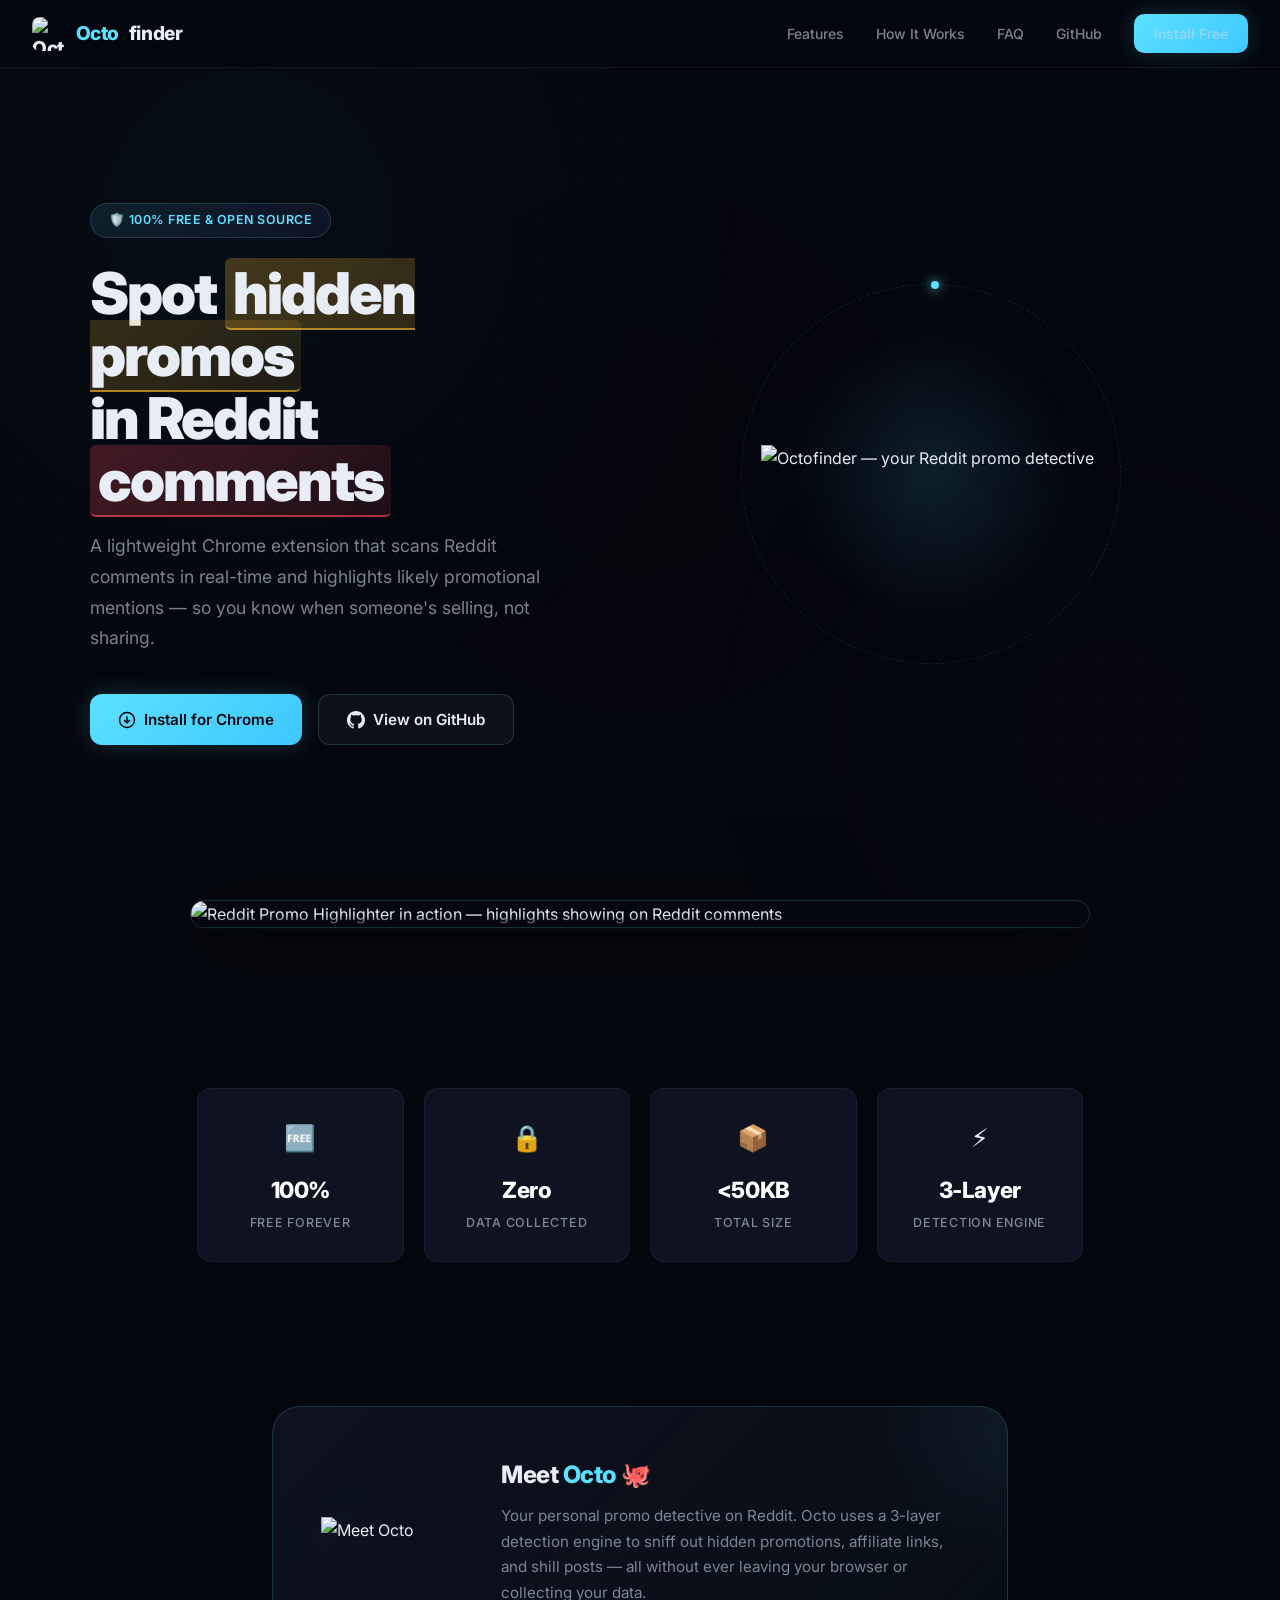
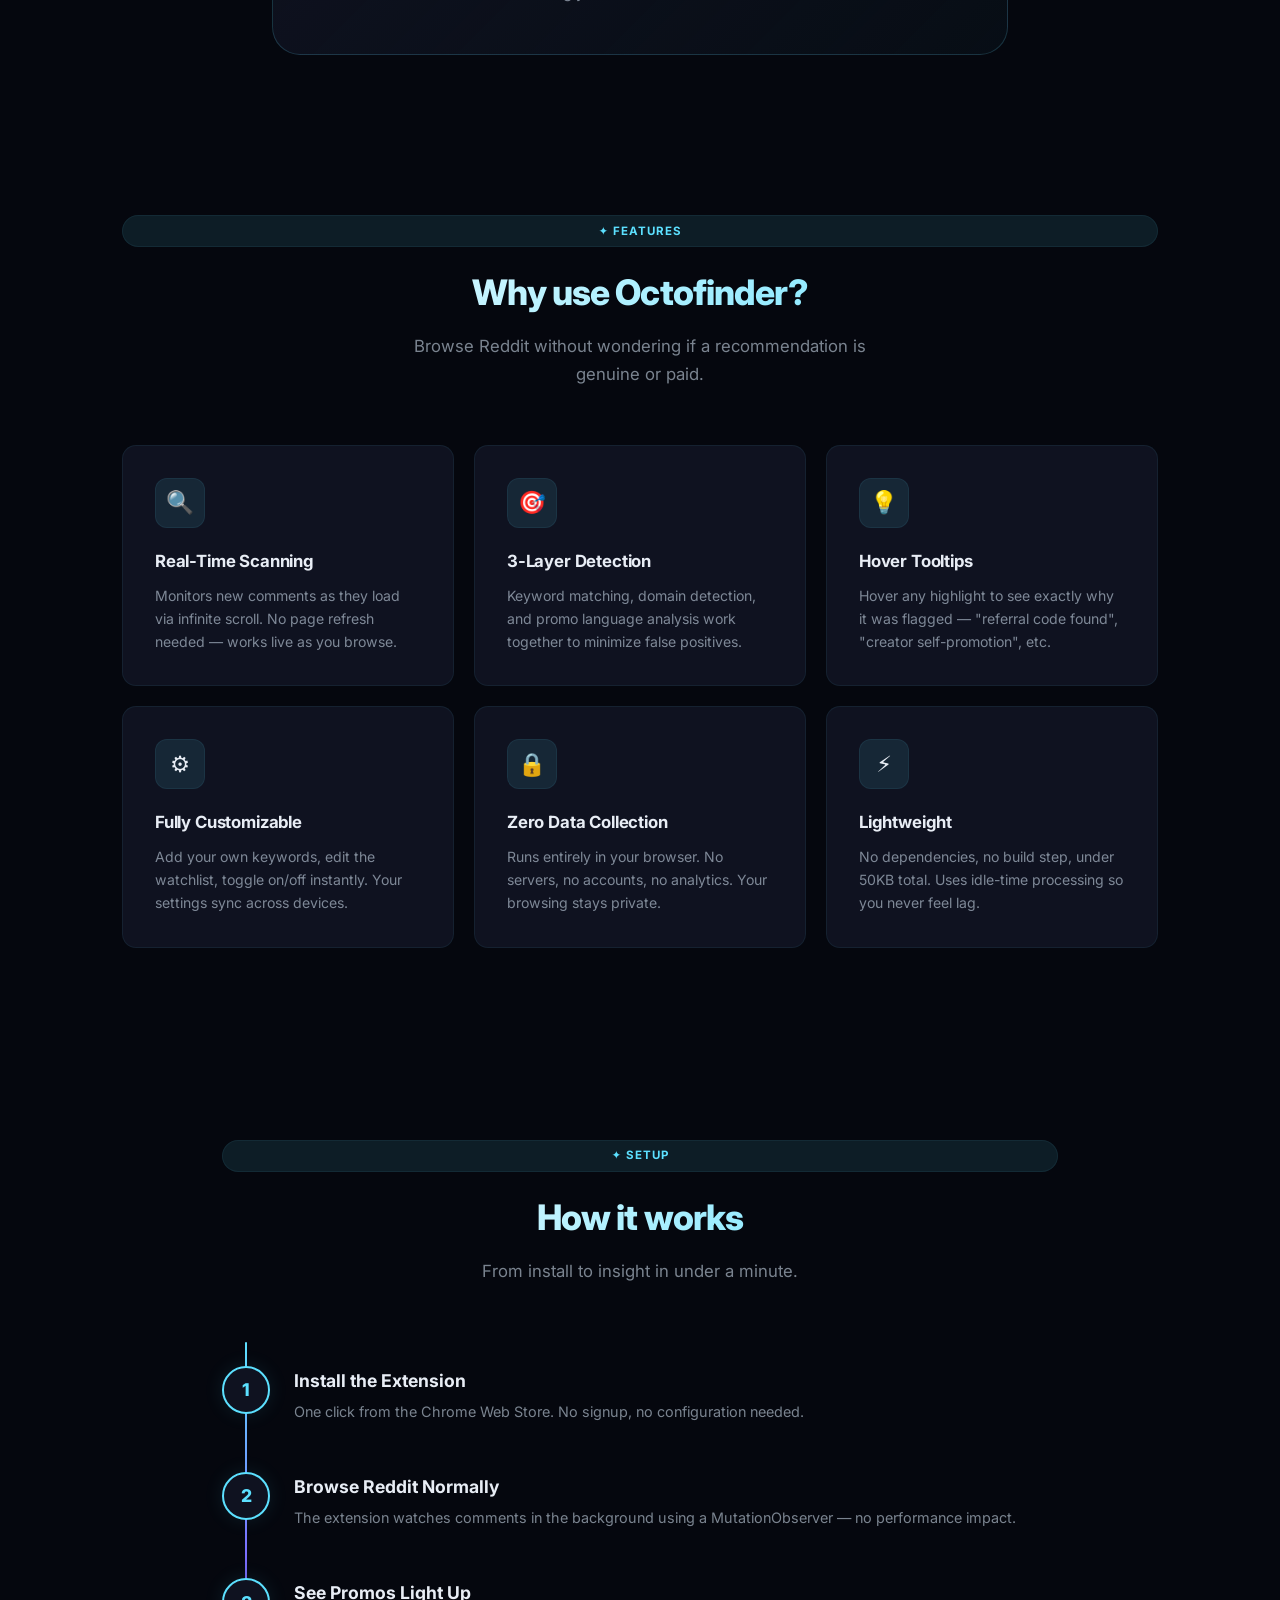
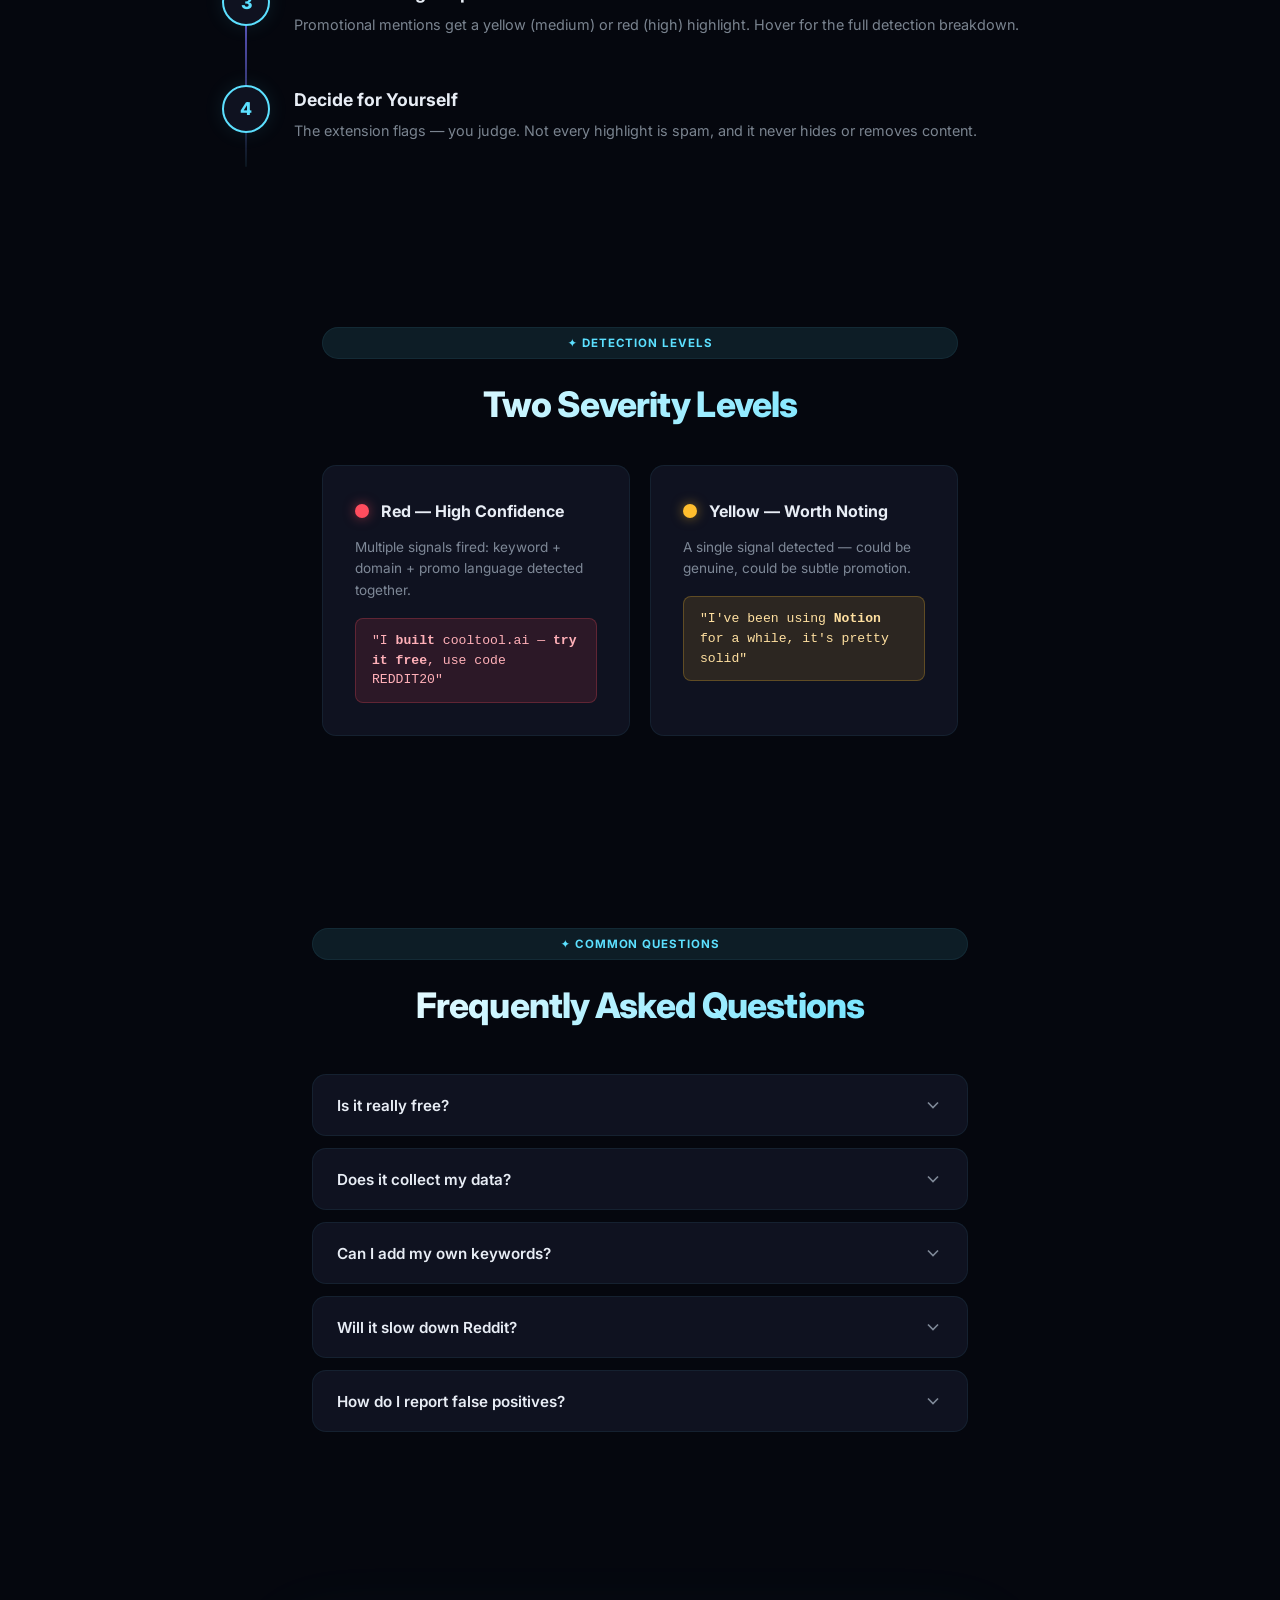
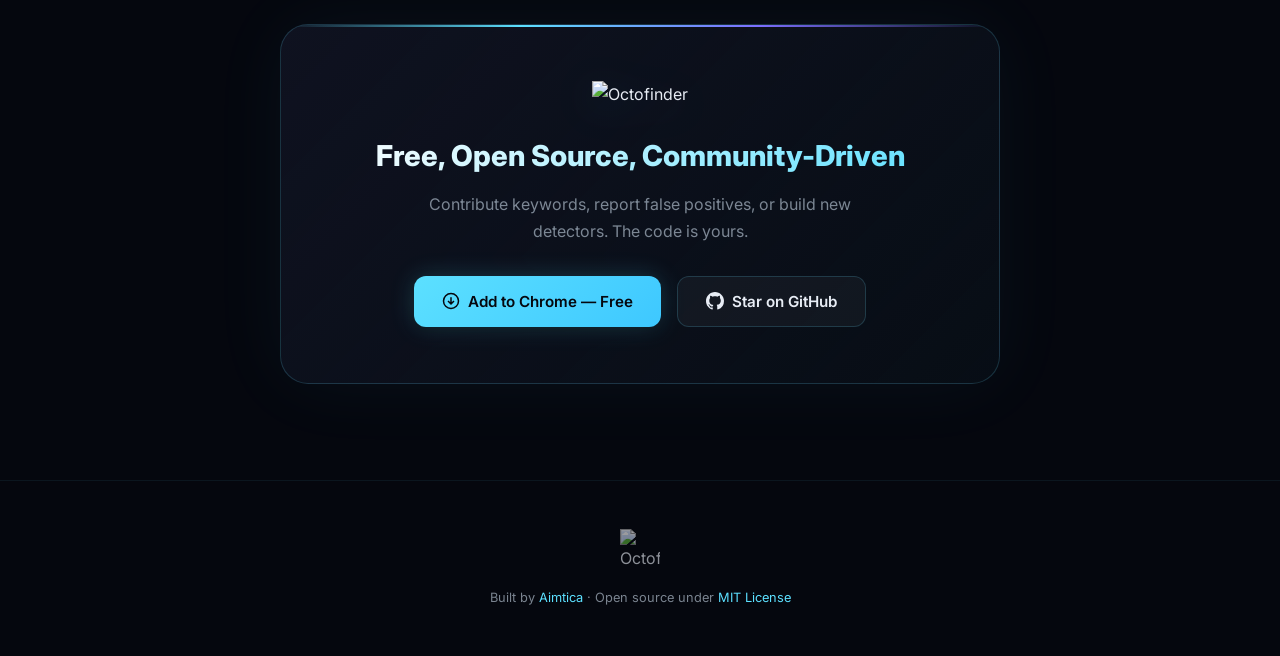
==== OneDrive/Documents/AG Test/reddit-promo-highlighter-site/index.html @ 54be705e "fix: update github repo URLs to nbrprakash-cloud/octofind" ====
<!DOCTYPE html>
<html lang="en">

<head>
    <meta charset="UTF-8">
    <meta name="viewport" content="width=device-width, initial-scale=1.0">
    <title>Octofinder — Spot Hidden Ads in Reddit Comments | Aimtica</title>
    <meta name="description"
        content="A free Chrome Extension that scans Reddit comments in real-time and highlights promotional tool mentions with severity-coded highlights and hover tooltips.">
    <meta name="keywords"
        content="reddit, promo highlighter, chrome extension, shill detector, promotional mentions, reddit tools, octofinder">
    <meta name="author" content="Aimtica">
    <link rel="canonical" href="https://aimtica.com/">
    <meta property="og:title" content="Octofinder — Spot Hidden Ads in Reddit Comments">
    <meta property="og:description"
        content="A free Chrome Extension that highlights promotional tool mentions on Reddit with severity scoring and tooltip explanations.">
    <meta property="og:type" content="website">
    <meta property="og:url" content="https://aimtica.com/">
    <link rel="preconnect" href="https://fonts.googleapis.com">
    <link rel="preconnect" href="https://fonts.gstatic.com" crossorigin>
    <link href="https://fonts.googleapis.com/css2?family=Inter:wght@300;400;500;600;700;800;900&display=swap"
        rel="stylesheet">
    <style>
        /* ══════════════════ RESET & TOKENS ══════════════════ */
        *,
        *::before,
        *::after {
            box-sizing: border-box;
            margin: 0;
            padding: 0;
        }

        :root {
            --bg-primary: #05070e;
            --bg-surface: #0a0d18;
            --bg-card: #0f1220;
            --bg-card-hover: #141828;
            --border-dim: rgba(100, 220, 255, 0.07);
            --border-lit: rgba(100, 220, 255, 0.18);
            --border-glow: rgba(100, 220, 255, 0.35);
            --text-primary: #e8edf5;
            --text-muted: rgba(200, 215, 230, 0.6);
            --text-bright: #ffffff;
            --accent: #5ce0ff;
            --accent-secondary: #7b6eff;
            --accent-dim: rgba(92, 224, 255, 0.1);
            --accent-glow: rgba(92, 224, 255, 0.15);
            --red: #ff4d5e;
            --red-dim: rgba(255, 77, 94, 0.12);
            --yellow: #ffbe2e;
            --yellow-dim: rgba(255, 190, 46, 0.12);
            --green: #3ddc84;
            --font: 'Inter', system-ui, -apple-system, sans-serif;
            --radius-sm: 8px;
            --radius-md: 14px;
            --radius-lg: 20px;
            --radius-xl: 28px;
        }

        html {
            scroll-behavior: smooth;
            -webkit-font-smoothing: antialiased;
        }

        body {
            font-family: var(--font);
            background: var(--bg-primary);
            color: var(--text-primary);
            line-height: 1.65;
            overflow-x: hidden;
        }

        a {
            color: var(--accent);
            text-decoration: none;
        }

        a:hover {
            text-decoration: underline;
        }

        /* ══════════════════ ANIMATED BACKGROUND ══════════════════ */
        .bg-glow {
            position: fixed;
            inset: 0;
            z-index: -1;
            pointer-events: none;
            overflow: hidden;
        }

        .bg-glow::before,
        .bg-glow::after {
            content: '';
            position: absolute;
            border-radius: 50%;
            filter: blur(160px);
            opacity: 0.22;
            animation: float 22s ease-in-out infinite alternate;
        }

        .bg-glow::before {
            width: 700px;
            height: 700px;
            background: radial-gradient(circle, rgba(92, 224, 255, 0.4), transparent 70%);
            top: -15%;
            left: -8%;
        }

        .bg-glow::after {
            width: 550px;
            height: 550px;
            background: radial-gradient(circle, rgba(123, 110, 255, 0.3), transparent 70%);
            bottom: -12%;
            right: -8%;
            animation-delay: -11s;
        }

        /* Third ambient glow */
        .bg-glow-extra {
            position: fixed;
            width: 400px;
            height: 400px;
            border-radius: 50%;
            filter: blur(140px);
            opacity: 0.15;
            background: radial-gradient(circle, rgba(255, 77, 94, 0.35), transparent 70%);
            top: 50%;
            left: 50%;
            transform: translate(-50%, -50%);
            z-index: -1;
            pointer-events: none;
            animation: float 28s ease-in-out infinite alternate-reverse;
        }

        @keyframes float {
            0% {
                transform: translate(0, 0) scale(1);
            }

            100% {
                transform: translate(50px, 35px) scale(1.12);
            }
        }

        /* ══════════════════ DOT GRID OVERLAY ══════════════════ */
        .dot-grid {
            position: fixed;
            inset: 0;
            z-index: -1;
            pointer-events: none;
            background-image: radial-gradient(circle, rgba(92, 224, 255, 0.04) 1px, transparent 1px);
            background-size: 40px 40px;
        }

        /* ══════════════════ NAV ══════════════════ */
        nav {
            position: fixed;
            top: 0;
            left: 0;
            right: 0;
            z-index: 100;
            background: rgba(5, 7, 14, 0.72);
            backdrop-filter: blur(20px) saturate(1.4);
            -webkit-backdrop-filter: blur(20px) saturate(1.4);
            border-bottom: 1px solid var(--border-dim);
            padding: 0 2rem;
            height: 68px;
            display: flex;
            align-items: center;
            justify-content: space-between;
        }

        .nav-logo {
            display: flex;
            align-items: center;
            gap: 0.6rem;
            font-weight: 800;
            font-size: 1.2rem;
            letter-spacing: -0.02em;
            color: var(--text-primary);
        }

        .nav-logo img {
            width: 34px;
            height: 34px;
            border-radius: 8px;
            object-fit: contain;
        }

        .nav-logo span {
            color: var(--accent);
        }

        .nav-links {
            display: flex;
            gap: 2rem;
            align-items: center;
        }

        .nav-links a {
            font-size: 0.875rem;
            font-weight: 500;
            color: var(--text-muted);
            transition: color 0.25s;
        }

        .nav-links a:hover {
            color: var(--text-primary);
            text-decoration: none;
        }

        /* Mobile hamburger */
        .nav-toggle {
            display: none;
            flex-direction: column;
            gap: 5px;
            cursor: pointer;
            background: none;
            border: none;
            padding: 4px;
        }

        .nav-toggle span {
            width: 22px;
            height: 2px;
            background: var(--text-primary);
            border-radius: 2px;
            transition: all 0.3s;
        }

        /* ══════════════════ BUTTONS ══════════════════ */
        .btn {
            display: inline-flex;
            align-items: center;
            gap: 0.5rem;
            padding: 0.75rem 1.75rem;
            border-radius: 12px;
            font-family: var(--font);
            font-weight: 600;
            font-size: 0.95rem;
            border: none;
            cursor: pointer;
            transition: all 0.3s cubic-bezier(0.25, 0.46, 0.45, 0.94);
            position: relative;
        }

        .btn-primary {
            background: linear-gradient(135deg, var(--accent), #3ec8ff);
            color: #05070e;
            box-shadow: 0 0 24px rgba(92, 224, 255, 0.2), 0 4px 12px rgba(0, 0, 0, 0.3);
        }

        .btn-primary:hover {
            transform: translateY(-3px);
            box-shadow: 0 0 48px rgba(92, 224, 255, 0.35), 0 8px 24px rgba(0, 0, 0, 0.4);
            text-decoration: none;
        }

        .btn-ghost {
            background: rgba(255, 255, 255, 0.04);
            color: var(--text-primary);
            border: 1px solid var(--border-lit);
        }

        .btn-ghost:hover {
            background: var(--accent-dim);
            border-color: var(--border-glow);
            transform: translateY(-3px);
            text-decoration: none;
        }

        .btn-sm {
            padding: 0.5rem 1.25rem;
            font-size: 0.85rem;
            border-radius: 10px;
        }

        /* ══════════════════ HERO ══════════════════ */
        .hero {
            min-height: 100vh;
            display: flex;
            align-items: center;
            justify-content: center;
            padding: 7rem 2rem 4rem;
        }

        .hero-inner {
            max-width: 1100px;
            width: 100%;
            display: grid;
            grid-template-columns: 1fr 1fr;
            gap: 4rem;
            align-items: center;
        }

        .hero-text {
            text-align: left;
        }

        .badge {
            display: inline-flex;
            align-items: center;
            gap: 0.5rem;
            padding: 0.4rem 1.1rem;
            border-radius: 100px;
            background: linear-gradient(135deg, var(--accent-dim), rgba(123, 110, 255, 0.08));
            border: 1px solid var(--border-lit);
            font-size: 0.78rem;
            font-weight: 600;
            color: var(--accent);
            margin-bottom: 1.5rem;
            letter-spacing: 0.04em;
            text-transform: uppercase;
        }

        .hero h1 {
            font-size: clamp(2.4rem, 5vw, 3.6rem);
            font-weight: 900;
            line-height: 1.08;
            letter-spacing: -0.035em;
            margin-bottom: 1.25rem;
        }

        .hero h1 .highlight-yellow {
            background: linear-gradient(135deg, rgba(255, 190, 46, 0.25), rgba(255, 190, 46, 0.1));
            padding: 0 8px;
            border-radius: 6px;
            border-bottom: 2px solid rgba(255, 190, 46, 0.6);
        }

        .hero h1 .highlight-red {
            background: linear-gradient(135deg, rgba(255, 77, 94, 0.25), rgba(255, 77, 94, 0.1));
            padding: 0 8px;
            border-radius: 6px;
            border-bottom: 2px solid rgba(255, 77, 94, 0.6);
        }

        .hero p {
            font-size: 1.1rem;
            color: var(--text-muted);
            max-width: 480px;
            margin-bottom: 2.5rem;
            line-height: 1.75;
        }

        .hero-buttons {
            display: flex;
            gap: 1rem;
            flex-wrap: wrap;
        }

        /* Mascot in hero */
        .hero-mascot {
            display: flex;
            align-items: center;
            justify-content: center;
            position: relative;
        }

        .hero-mascot img {
            width: 340px;
            height: auto;
            animation: mascotFloat 4s ease-in-out infinite;
            filter: drop-shadow(0 20px 60px rgba(92, 224, 255, 0.2));
            position: relative;
            z-index: 2;
        }

        .mascot-glow {
            position: absolute;
            width: 320px;
            height: 320px;
            border-radius: 50%;
            background: radial-gradient(circle, rgba(92, 224, 255, 0.12), transparent 65%);
            animation: pulseGlow 4s ease-in-out infinite;
            z-index: 1;
        }

        .mascot-ring {
            position: absolute;
            width: 380px;
            height: 380px;
            border-radius: 50%;
            border: 1px dashed rgba(92, 224, 255, 0.12);
            animation: spinRing 30s linear infinite;
            z-index: 0;
        }

        .mascot-ring::before {
            content: '';
            position: absolute;
            top: -4px;
            left: 50%;
            width: 8px;
            height: 8px;
            border-radius: 50%;
            background: var(--accent);
            box-shadow: 0 0 12px var(--accent);
        }

        @keyframes mascotFloat {

            0%,
            100% {
                transform: translateY(0);
            }

            50% {
                transform: translateY(-16px);
            }
        }

        @keyframes pulseGlow {

            0%,
            100% {
                opacity: 0.5;
                transform: scale(1);
            }

            50% {
                opacity: 1;
                transform: scale(1.1);
            }
        }

        @keyframes spinRing {
            from {
                transform: rotate(0deg);
            }

            to {
                transform: rotate(360deg);
            }
        }

        /* ══════════════════ DEMO IMAGE ══════════════════ */
        .demo-section {
            padding: 0 2rem 7rem;
            display: flex;
            justify-content: center;
        }

        .demo-frame {
            max-width: 900px;
            width: 100%;
            border-radius: 18px;
            border: 1px solid var(--border-lit);
            overflow: hidden;
            box-shadow: 0 12px 80px rgba(0, 0, 0, 0.55), 0 0 0 1px rgba(92, 224, 255, 0.04);
            position: relative;
        }

        .demo-frame img {
            width: 100%;
            display: block;
        }

        .demo-frame::before {
            content: '';
            position: absolute;
            inset: 0;
            background: linear-gradient(180deg, transparent 55%, var(--bg-primary));
            pointer-events: none;
            z-index: 1;
        }

        /* ══════════════════ STATS BANNER ══════════════════ */
        .stats-banner {
            padding: 3rem 2rem;
            max-width: 950px;
            margin: 0 auto 2rem;
        }

        .stats-grid {
            display: grid;
            grid-template-columns: repeat(4, 1fr);
            gap: 1.25rem;
        }

        .stat-item {
            text-align: center;
            padding: 1.75rem 1rem;
            background: var(--bg-card);
            border: 1px solid var(--border-dim);
            border-radius: var(--radius-md);
            transition: border-color 0.3s, transform 0.3s;
        }

        .stat-item:hover {
            border-color: var(--border-lit);
            transform: translateY(-2px);
        }

        .stat-icon {
            font-size: 1.6rem;
            margin-bottom: 0.75rem;
        }

        .stat-value {
            font-size: 1.4rem;
            font-weight: 800;
            color: var(--text-bright);
            letter-spacing: -0.02em;
        }

        .stat-label {
            font-size: 0.78rem;
            color: var(--text-muted);
            margin-top: 0.25rem;
            font-weight: 500;
            text-transform: uppercase;
            letter-spacing: 0.06em;
        }

        /* ══════════════════ FEATURES ══════════════════ */
        .features {
            padding: 6rem 2rem;
            max-width: 1100px;
            margin: 0 auto;
        }

        .section-label {
            display: inline-flex;
            align-items: center;
            gap: 0.5rem;
            padding: 0.35rem 1rem;
            border-radius: 100px;
            background: var(--accent-dim);
            border: 1px solid var(--border-dim);
            font-size: 0.72rem;
            font-weight: 700;
            color: var(--accent);
            text-transform: uppercase;
            letter-spacing: 0.08em;
            margin-bottom: 1rem;
        }

        .features h2,
        .how-it-works h2,
        .severity h2,
        .faq h2 {
            text-align: center;
            font-size: 2.2rem;
            font-weight: 800;
            letter-spacing: -0.025em;
            margin-bottom: 0.75rem;
            background: linear-gradient(135deg, var(--text-bright), var(--accent));
            -webkit-background-clip: text;
            -webkit-text-fill-color: transparent;
            background-clip: text;
        }

        .features .subtitle,
        .how-it-works .subtitle {
            text-align: center;
            color: var(--text-muted);
            font-size: 1.05rem;
            max-width: 520px;
            margin: 0 auto 3.5rem;
        }

        .features .section-label,
        .how-it-works .section-label,
        .severity .section-label,
        .faq .section-label {
            display: block;
            text-align: center;
        }

        .feature-grid {
            display: grid;
            grid-template-columns: repeat(auto-fit, minmax(310px, 1fr));
            gap: 1.25rem;
        }

        .feature-card {
            background: var(--bg-card);
            border: 1px solid var(--border-dim);
            border-radius: var(--radius-md);
            padding: 2rem;
            transition: all 0.35s cubic-bezier(0.25, 0.46, 0.45, 0.94);
            position: relative;
            overflow: hidden;
        }

        .feature-card::before {
            content: '';
            position: absolute;
            top: 0;
            left: 0;
            right: 0;
            height: 2px;
            background: linear-gradient(90deg, transparent, var(--accent), transparent);
            opacity: 0;
            transition: opacity 0.35s;
        }

        .feature-card:hover {
            border-color: var(--border-lit);
            transform: translateY(-5px);
            box-shadow: 0 12px 40px rgba(0, 0, 0, 0.35), 0 0 30px rgba(92, 224, 255, 0.04);
            background: var(--bg-card-hover);
        }

        .feature-card:hover::before {
            opacity: 1;
        }

        .feature-icon {
            width: 50px;
            height: 50px;
            border-radius: 12px;
            display: flex;
            align-items: center;
            justify-content: center;
            font-size: 1.4rem;
            margin-bottom: 1.25rem;
            background: var(--accent-dim);
            border: 1px solid var(--border-dim);
        }

        .feature-card h3 {
            font-size: 1.05rem;
            font-weight: 700;
            margin-bottom: 0.5rem;
            letter-spacing: -0.01em;
        }

        .feature-card p {
            color: var(--text-muted);
            font-size: 0.88rem;
            line-height: 1.65;
        }

        /* ══════════════════ MEET OCTO ══════════════════ */
        .meet-octo {
            padding: 4rem 2rem;
            max-width: 800px;
            margin: 0 auto;
        }

        .meet-octo-card {
            display: flex;
            align-items: center;
            gap: 2.5rem;
            background: linear-gradient(135deg, var(--bg-card), rgba(92, 224, 255, 0.03));
            border: 1px solid var(--border-lit);
            border-radius: var(--radius-xl);
            padding: 3rem;
            position: relative;
            overflow: hidden;
        }

        .meet-octo-card::before {
            content: '';
            position: absolute;
            top: -50%;
            right: -20%;
            width: 300px;
            height: 300px;
            border-radius: 50%;
            background: radial-gradient(circle, rgba(92, 224, 255, 0.06), transparent 60%);
        }

        .meet-octo-card img {
            width: 140px;
            height: auto;
            flex-shrink: 0;
            animation: mascotFloat 4s ease-in-out infinite;
            filter: drop-shadow(0 10px 30px rgba(92, 224, 255, 0.15));
        }

        .meet-octo-text h3 {
            font-size: 1.5rem;
            font-weight: 800;
            margin-bottom: 0.5rem;
            letter-spacing: -0.02em;
        }

        .meet-octo-text h3 span {
            color: var(--accent);
        }

        .meet-octo-text p {
            color: var(--text-muted);
            font-size: 0.95rem;
            line-height: 1.7;
        }

        /* ══════════════════ HOW IT WORKS ══════════════════ */
        .how-it-works {
            padding: 6rem 2rem;
            max-width: 900px;
            margin: 0 auto;
        }

        .steps {
            display: flex;
            flex-direction: column;
            gap: 0;
            position: relative;
        }

        .steps::before {
            content: '';
            position: absolute;
            left: 23px;
            top: 0;
            bottom: 0;
            width: 2px;
            background: linear-gradient(180deg, var(--accent), var(--accent-secondary), var(--border-dim));
            border-radius: 1px;
        }

        .step {
            display: flex;
            gap: 1.5rem;
            padding: 1.5rem 0;
            position: relative;
        }

        .step-num {
            width: 48px;
            height: 48px;
            border-radius: 50%;
            background: var(--bg-card);
            border: 2px solid var(--accent);
            display: flex;
            align-items: center;
            justify-content: center;
            font-weight: 800;
            font-size: 1.1rem;
            color: var(--accent);
            flex-shrink: 0;
            z-index: 1;
            box-shadow: 0 0 20px rgba(92, 224, 255, 0.1);
        }

        .step-content h3 {
            font-size: 1.1rem;
            font-weight: 700;
            margin-bottom: 0.35rem;
        }

        .step-content p {
            color: var(--text-muted);
            font-size: 0.9rem;
        }

        /* ══════════════════ SEVERITY DEMO ══════════════════ */
        .severity {
            padding: 4rem 2rem 6rem;
            max-width: 700px;
            margin: 0 auto;
            text-align: center;
        }

        .severity-cards {
            display: grid;
            grid-template-columns: 1fr 1fr;
            gap: 1.25rem;
        }

        .severity-card {
            background: var(--bg-card);
            border-radius: var(--radius-md);
            padding: 2rem;
            border: 1px solid var(--border-dim);
            transition: transform 0.3s, border-color 0.3s;
            text-align: left;
        }

        .severity-card:hover {
            transform: translateY(-3px);
            border-color: var(--border-lit);
        }

        .severity-dot {
            width: 14px;
            height: 14px;
            border-radius: 50%;
            display: inline-block;
            margin-right: 0.5rem;
            position: relative;
            top: 1px;
        }

        .severity-dot.red {
            background: var(--red);
            box-shadow: 0 0 12px rgba(255, 77, 94, 0.5);
        }

        .severity-dot.yellow {
            background: var(--yellow);
            box-shadow: 0 0 12px rgba(255, 190, 46, 0.5);
        }

        .severity-card h3 {
            font-size: 1rem;
            font-weight: 700;
            margin-bottom: 0.75rem;
        }

        .severity-card p {
            font-size: 0.85rem;
            color: var(--text-muted);
            line-height: 1.6;
        }

        .severity-card .example {
            margin-top: 1rem;
            padding: 0.75rem 1rem;
            border-radius: var(--radius-sm);
            font-size: 0.82rem;
            font-family: 'SF Mono', 'Fira Code', monospace;
            line-height: 1.5;
        }

        .example-red {
            background: var(--red-dim);
            border: 1px solid rgba(255, 77, 94, 0.25);
            color: #ffb0b8;
        }

        .example-yellow {
            background: var(--yellow-dim);
            border: 1px solid rgba(255, 190, 46, 0.25);
            color: #ffe0a0;
        }

        /* ══════════════════ FAQ ══════════════════ */
        .faq {
            padding: 6rem 2rem;
            max-width: 720px;
            margin: 0 auto;
        }

        .faq-list {
            display: flex;
            flex-direction: column;
            gap: 0.75rem;
            margin-top: 2.5rem;
        }

        .faq-item {
            background: var(--bg-card);
            border: 1px solid var(--border-dim);
            border-radius: var(--radius-md);
            overflow: hidden;
            transition: border-color 0.3s;
        }

        .faq-item:hover {
            border-color: var(--border-lit);
        }

        .faq-question {
            width: 100%;
            background: none;
            border: none;
            padding: 1.25rem 1.5rem;
            font-family: var(--font);
            font-size: 0.95rem;
            font-weight: 600;
            color: var(--text-primary);
            cursor: pointer;
            display: flex;
            justify-content: space-between;
            align-items: center;
            text-align: left;
            transition: color 0.2s;
        }

        .faq-question:hover {
            color: var(--accent);
        }

        .faq-chevron {
            width: 20px;
            height: 20px;
            transition: transform 0.3s;
            flex-shrink: 0;
            color: var(--text-muted);
        }

        .faq-item.open .faq-chevron {
            transform: rotate(180deg);
        }

        .faq-answer {
            max-height: 0;
            overflow: hidden;
            transition: max-height 0.35s ease, padding 0.35s ease;
        }

        .faq-item.open .faq-answer {
            max-height: 200px;
        }

        .faq-answer-inner {
            padding: 0 1.5rem 1.25rem;
            font-size: 0.88rem;
            color: var(--text-muted);
            line-height: 1.7;
        }

        /* ══════════════════ OPEN SOURCE CTA ══════════════════ */
        .oss {
            padding: 6rem 2rem;
            text-align: center;
        }

        .oss-card {
            max-width: 720px;
            margin: 0 auto;
            background: linear-gradient(135deg, var(--bg-card), rgba(92, 224, 255, 0.03));
            border: 1px solid var(--border-lit);
            border-radius: var(--radius-xl);
            padding: 3.5rem 3rem;
            box-shadow: 0 0 80px rgba(92, 224, 255, 0.05);
            position: relative;
            overflow: hidden;
        }

        .oss-card::before {
            content: '';
            position: absolute;
            top: 0;
            left: 0;
            right: 0;
            height: 2px;
            background: linear-gradient(90deg, transparent, var(--accent), var(--accent-secondary), transparent);
        }

        .oss-card h2 {
            font-size: 1.8rem;
            font-weight: 800;
            margin-bottom: 0.75rem;
            background: linear-gradient(135deg, var(--text-bright), var(--accent));
            -webkit-background-clip: text;
            -webkit-text-fill-color: transparent;
            background-clip: text;
        }

        .oss-card p {
            color: var(--text-muted);
            font-size: 1rem;
            max-width: 480px;
            margin: 0 auto 2rem;
        }

        .oss-mascot {
            width: 80px;
            height: auto;
            margin-bottom: 1.5rem;
            animation: mascotFloat 4s ease-in-out infinite;
            filter: drop-shadow(0 8px 20px rgba(92, 224, 255, 0.15));
        }

        .oss-buttons {
            display: flex;
            gap: 1rem;
            justify-content: center;
            flex-wrap: wrap;
        }

        /* ══════════════════ FOOTER ══════════════════ */
        footer {
            padding: 3rem 2rem;
            text-align: center;
            border-top: 1px solid var(--border-dim);
        }

        .footer-inner {
            display: flex;
            flex-direction: column;
            align-items: center;
            gap: 1rem;
        }

        .footer-mascot {
            width: 40px;
            height: auto;
            opacity: 0.6;
            transition: opacity 0.3s;
        }

        .footer-mascot:hover {
            opacity: 1;
        }

        footer p {
            color: var(--text-muted);
            font-size: 0.8rem;
        }

        footer a {
            color: var(--accent);
        }

        /* ══════════════════ RESPONSIVE ══════════════════ */
        @media (max-width: 768px) {
            .hero-inner {
                grid-template-columns: 1fr;
                text-align: center;
                gap: 2.5rem;
            }

            .hero-text {
                text-align: center;
                order: 2;
            }

            .hero-mascot {
                order: 1;
            }

            .hero-mascot img {
                width: 220px;
            }

            .mascot-ring {
                width: 260px;
                height: 260px;
            }

            .mascot-glow {
                width: 220px;
                height: 220px;
            }

            .hero p {
                margin-left: auto;
                margin-right: auto;
            }

            .hero-buttons {
                justify-content: center;
            }

            .stats-grid {
                grid-template-columns: repeat(2, 1fr);
            }

            .meet-octo-card {
                flex-direction: column;
                text-align: center;
                padding: 2rem;
            }
        }

        @media (max-width: 640px) {
            .nav-links a:not(.btn) {
                display: none;
            }

            .nav-toggle {
                display: flex;
            }

            .severity-cards {
                grid-template-columns: 1fr;
            }

            .hero-buttons {
                flex-direction: column;
                align-items: center;
            }

            .oss-card {
                padding: 2.5rem 1.5rem;
            }

            .stats-grid {
                grid-template-columns: repeat(2, 1fr);
                gap: 0.75rem;
            }

            .stat-item {
                padding: 1.25rem 0.75rem;
            }

            .feature-grid {
                grid-template-columns: 1fr;
            }
        }

        /* ══════════════════ ANIMATIONS ══════════════════ */
        .fade-in {
            opacity: 0;
            transform: translateY(30px);
            transition: opacity 0.8s cubic-bezier(0.25, 0.46, 0.45, 0.94),
                transform 0.8s cubic-bezier(0.25, 0.46, 0.45, 0.94);
        }

        .fade-in.visible {
            opacity: 1;
            transform: translateY(0);
        }

        .fade-in-delay-1 {
            transition-delay: 0.1s;
        }

        .fade-in-delay-2 {
            transition-delay: 0.2s;
        }

        .fade-in-delay-3 {
            transition-delay: 0.3s;
        }

        .fade-in-delay-4 {
            transition-delay: 0.4s;
        }

        .fade-in-delay-5 {
            transition-delay: 0.5s;
        }
    </style>
</head>

<body>

    <div class="bg-glow"></div>
    <div class="bg-glow-extra"></div>
    <div class="dot-grid"></div>

    <!-- ═══ NAV ═══ -->
    <nav>
        <div class="nav-logo">
            <img src="assets/mascot.png" alt="Octofinder mascot">
            <span>Octo</span>finder
        </div>
        <div class="nav-links" id="navLinks">
            <a href="#features">Features</a>
            <a href="#how-it-works">How It Works</a>
            <a href="#faq">FAQ</a>
            <a href="https://github.com/nbrprakash-cloud/octofind" target="_blank">GitHub</a>
            <a href="waitlist.html" class="btn btn-primary btn-sm">Install Free</a>
        </div>
        <button class="nav-toggle" id="navToggle" aria-label="Toggle menu">
            <span></span>
            <span></span>
            <span></span>
        </button>
    </nav>

    <!-- ═══ HERO ═══ -->
    <section class="hero">
        <div class="hero-inner">
            <div class="hero-text fade-in">
                <div class="badge">🛡️ 100% Free &amp; Open Source</div>
                <h1>
                    Spot <span class="highlight-yellow">hidden promos</span><br>
                    in Reddit <span class="highlight-red">comments</span>
                </h1>
                <p>
                    A lightweight Chrome extension that scans Reddit comments in real-time
                    and highlights likely promotional mentions — so you know when someone's
                    selling, not sharing.
                </p>
                <div class="hero-buttons">
                    <a href="waitlist.html" class="btn btn-primary">
                        <svg width="18" height="18" viewBox="0 0 24 24" fill="none" stroke="currentColor"
                            stroke-width="2">
                            <circle cx="12" cy="12" r="10" />
                            <path d="m8 12 4 4 4-4m-4-5v9" />
                        </svg>
                        Install for Chrome
                    </a>
                    <a href="https://github.com/nbrprakash-cloud/octofind" target="_blank"
                        class="btn btn-ghost">
                        <svg width="18" height="18" viewBox="0 0 24 24" fill="currentColor">
                            <path
                                d="M12 0C5.37 0 0 5.37 0 12c0 5.31 3.435 9.795 8.205 11.385.6.105.825-.255.825-.57 0-.285-.015-1.23-.015-2.235-3.015.555-3.795-.735-4.035-1.41-.135-.345-.72-1.41-1.23-1.695-.42-.225-1.02-.78-.015-.795.945-.015 1.62.87 1.845 1.23 1.08 1.815 2.805 1.305 3.495.99.105-.78.42-1.305.765-1.605-2.67-.3-5.46-1.335-5.46-5.925 0-1.305.465-2.385 1.23-3.225-.12-.3-.54-1.53.12-3.18 0 0 1.005-.315 3.3 1.23.96-.27 1.98-.405 3-.405s2.04.135 3 .405c2.295-1.56 3.3-1.23 3.3-1.23.66 1.65.24 2.88.12 3.18.765.84 1.23 1.905 1.23 3.225 0 4.605-2.805 5.625-5.475 5.925.435.375.81 1.095.81 2.22 0 1.605-.015 2.895-.015 3.3 0 .315.225.69.825.57A12.02 12.02 0 0024 12c0-6.63-5.37-12-12-12z" />
                        </svg>
                        View on GitHub
                    </a>
                </div>
            </div>
            <div class="hero-mascot fade-in fade-in-delay-2">
                <div class="mascot-ring"></div>
                <div class="mascot-glow"></div>
                <img src="assets/mascot.png" alt="Octofinder — your Reddit promo detective">
            </div>
        </div>
    </section>

    <!-- ═══ DEMO IMAGE ═══ -->
    <section class="demo-section fade-in">
        <div class="demo-frame">
            <img src="assets/demo.png" alt="Reddit Promo Highlighter in action — highlights showing on Reddit comments"
                loading="lazy">
        </div>
    </section>

    <!-- ═══ STATS BANNER ═══ -->
    <section class="stats-banner fade-in">
        <div class="stats-grid">
            <div class="stat-item">
                <div class="stat-icon">🆓</div>
                <div class="stat-value">100%</div>
                <div class="stat-label">Free Forever</div>
            </div>
            <div class="stat-item">
                <div class="stat-icon">🔒</div>
                <div class="stat-value">Zero</div>
                <div class="stat-label">Data Collected</div>
            </div>
            <div class="stat-item">
                <div class="stat-icon">📦</div>
                <div class="stat-value">&lt;50KB</div>
                <div class="stat-label">Total Size</div>
            </div>
            <div class="stat-item">
                <div class="stat-icon">⚡</div>
                <div class="stat-value">3-Layer</div>
                <div class="stat-label">Detection Engine</div>
            </div>
        </div>
    </section>

    <!-- ═══ MEET OCTO ═══ -->
    <section class="meet-octo fade-in">
        <div class="meet-octo-card">
            <img src="assets/mascot.png" alt="Meet Octo">
            <div class="meet-octo-text">
                <h3>Meet <span>Octo</span> 🐙</h3>
                <p>
                    Your personal promo detective on Reddit. Octo uses a 3-layer detection engine
                    to sniff out hidden promotions, affiliate links, and shill posts — all without
                    ever leaving your browser or collecting your data.
                </p>
            </div>
        </div>
    </section>

    <!-- ═══ FEATURES ═══ -->
    <section id="features" class="features">
        <div class="section-label fade-in">✦ Features</div>
        <h2 class="fade-in">Why use Octofinder?</h2>
        <p class="subtitle fade-in">Browse Reddit without wondering if a recommendation is genuine or paid.</p>
        <div class="feature-grid">
            <div class="feature-card fade-in fade-in-delay-1">
                <div class="feature-icon">🔍</div>
                <h3>Real-Time Scanning</h3>
                <p>Monitors new comments as they load via infinite scroll. No page refresh needed — works live as you
                    browse.</p>
            </div>
            <div class="feature-card fade-in fade-in-delay-2">
                <div class="feature-icon">🎯</div>
                <h3>3-Layer Detection</h3>
                <p>Keyword matching, domain detection, and promo language analysis work together to minimize false
                    positives.</p>
            </div>
            <div class="feature-card fade-in fade-in-delay-3">
                <div class="feature-icon">💡</div>
                <h3>Hover Tooltips</h3>
                <p>Hover any highlight to see exactly why it was flagged — "referral code found", "creator
                    self-promotion", etc.</p>
            </div>
            <div class="feature-card fade-in fade-in-delay-4">
                <div class="feature-icon">⚙️</div>
                <h3>Fully Customizable</h3>
                <p>Add your own keywords, edit the watchlist, toggle on/off instantly. Your settings sync across
                    devices.</p>
            </div>
            <div class="feature-card fade-in fade-in-delay-5">
                <div class="feature-icon">🔒</div>
                <h3>Zero Data Collection</h3>
                <p>Runs entirely in your browser. No servers, no accounts, no analytics. Your browsing stays private.
                </p>
            </div>
            <div class="feature-card fade-in">
                <div class="feature-icon">⚡</div>
                <h3>Lightweight</h3>
                <p>No dependencies, no build step, under 50KB total. Uses idle-time processing so you never feel lag.
                </p>
            </div>
        </div>
    </section>

    <!-- ═══ HOW IT WORKS ═══ -->
    <section id="how-it-works" class="how-it-works">
        <div class="section-label fade-in">✦ Setup</div>
        <h2 class="fade-in">How it works</h2>
        <p class="subtitle fade-in">From install to insight in under a minute.</p>
        <div class="steps fade-in">
            <div class="step">
                <div class="step-num">1</div>
                <div class="step-content">
                    <h3>Install the Extension</h3>
                    <p>One click from the Chrome Web Store. No signup, no configuration needed.</p>
                </div>
            </div>
            <div class="step">
                <div class="step-num">2</div>
                <div class="step-content">
                    <h3>Browse Reddit Normally</h3>
                    <p>The extension watches comments in the background using a MutationObserver — no performance
                        impact.</p>
                </div>
            </div>
            <div class="step">
                <div class="step-num">3</div>
                <div class="step-content">
                    <h3>See Promos Light Up</h3>
                    <p>Promotional mentions get a yellow (medium) or red (high) highlight. Hover for the full detection
                        breakdown.</p>
                </div>
            </div>
            <div class="step">
                <div class="step-num">4</div>
                <div class="step-content">
                    <h3>Decide for Yourself</h3>
                    <p>The extension flags — you judge. Not every highlight is spam, and it never hides or removes
                        content.</p>
                </div>
            </div>
        </div>
    </section>

    <!-- ═══ SEVERITY EXPLAINER ═══ -->
    <section class="severity fade-in">
        <div class="section-label">✦ Detection Levels</div>
        <h2>Two Severity Levels</h2>
        <div class="severity-cards" style="margin-top: 2rem;">
            <div class="severity-card">
                <h3><span class="severity-dot red"></span> Red — High Confidence</h3>
                <p>Multiple signals fired: keyword + domain + promo language detected together.</p>
                <div class="example example-red">
                    "I <strong>built</strong> cooltool.ai — <strong>try it free</strong>, use code REDDIT20"
                </div>
            </div>
            <div class="severity-card">
                <h3><span class="severity-dot yellow"></span> Yellow — Worth Noting</h3>
                <p>A single signal detected — could be genuine, could be subtle promotion.</p>
                <div class="example example-yellow">
                    "I've been using <strong>Notion</strong> for a while, it's pretty solid"
                </div>
            </div>
        </div>
    </section>

    <!-- ═══ FAQ ═══ -->
    <section id="faq" class="faq">
        <div class="section-label fade-in">✦ Common Questions</div>
        <h2 class="fade-in">Frequently Asked Questions</h2>
        <div class="faq-list fade-in">
            <div class="faq-item">
                <button class="faq-question" onclick="toggleFaq(this)">
                    Is it really free?
                    <svg class="faq-chevron" viewBox="0 0 24 24" fill="none" stroke="currentColor" stroke-width="2">
                        <path d="m6 9 6 6 6-6" />
                    </svg>
                </button>
                <div class="faq-answer">
                    <div class="faq-answer-inner">
                        Yes, 100% free. Octofinder is open source under the MIT license. There are no premium tiers,
                        no paywalls, no ads. The full source code is available on GitHub.
                    </div>
                </div>
            </div>
            <div class="faq-item">
                <button class="faq-question" onclick="toggleFaq(this)">
                    Does it collect my data?
                    <svg class="faq-chevron" viewBox="0 0 24 24" fill="none" stroke="currentColor" stroke-width="2">
                        <path d="m6 9 6 6 6-6" />
                    </svg>
                </button>
                <div class="faq-answer">
                    <div class="faq-answer-inner">
                        Absolutely not. Everything runs locally in your browser. No data is ever sent to any server.
                        No accounts, no analytics, no tracking. Your browsing is completely private.
                    </div>
                </div>
            </div>
            <div class="faq-item">
                <button class="faq-question" onclick="toggleFaq(this)">
                    Can I add my own keywords?
                    <svg class="faq-chevron" viewBox="0 0 24 24" fill="none" stroke="currentColor" stroke-width="2">
                        <path d="m6 9 6 6 6-6" />
                    </svg>
                </button>
                <div class="faq-answer">
                    <div class="faq-answer-inner">
                        Yes! Open the extension's Options page to add, remove, or edit keywords in the watchlist.
                        Your custom keywords sync across all your Chrome devices automatically.
                    </div>
                </div>
            </div>
            <div class="faq-item">
                <button class="faq-question" onclick="toggleFaq(this)">
                    Will it slow down Reddit?
                    <svg class="faq-chevron" viewBox="0 0 24 24" fill="none" stroke="currentColor" stroke-width="2">
                        <path d="m6 9 6 6 6-6" />
                    </svg>
                </button>
                <div class="faq-answer">
                    <div class="faq-answer-inner">
                        No. The extension is under 50KB and uses requestIdleCallback for processing, meaning it only
                        runs when the browser is idle. You won't notice any performance difference.
                    </div>
                </div>
            </div>
            <div class="faq-item">
                <button class="faq-question" onclick="toggleFaq(this)">
                    How do I report false positives?
                    <svg class="faq-chevron" viewBox="0 0 24 24" fill="none" stroke="currentColor" stroke-width="2">
                        <path d="m6 9 6 6 6-6" />
                    </svg>
                </button>
                <div class="faq-answer">
                    <div class="faq-answer-inner">
                        Hover over a highlighted mention and click the "Report" link in the tooltip. You can also
                        click the badge next to usernames. Reports help us improve the detection engine over time.
                    </div>
                </div>
            </div>
        </div>
    </section>

    <!-- ═══ OPEN SOURCE CTA ═══ -->
    <section id="install" class="oss">
        <div class="oss-card fade-in">
            <img src="assets/mascot.png" alt="Octofinder" class="oss-mascot">
            <h2>Free, Open Source, Community-Driven</h2>
            <p>Contribute keywords, report false positives, or build new detectors. The code is yours.</p>
            <div class="oss-buttons">
                <a href="waitlist.html" class="btn btn-primary">
                    <svg width="18" height="18" viewBox="0 0 24 24" fill="none" stroke="currentColor" stroke-width="2">
                        <circle cx="12" cy="12" r="10" />
                        <path d="m8 12 4 4 4-4m-4-5v9" />
                    </svg>
                    Add to Chrome — Free
                </a>
                <a href="https://github.com/nbrprakash-cloud/octofind" target="_blank"
                    class="btn btn-ghost">
                    <svg width="18" height="18" viewBox="0 0 24 24" fill="currentColor">
                        <path
                            d="M12 0C5.37 0 0 5.37 0 12c0 5.31 3.435 9.795 8.205 11.385.6.105.825-.255.825-.57 0-.285-.015-1.23-.015-2.235-3.015.555-3.795-.735-4.035-1.41-.135-.345-.72-1.41-1.23-1.695-.42-.225-1.02-.78-.015-.795.945-.015 1.62.87 1.845 1.23 1.08 1.815 2.805 1.305 3.495.99.105-.78.42-1.305.765-1.605-2.67-.3-5.46-1.335-5.46-5.925 0-1.305.465-2.385 1.23-3.225-.12-.3-.54-1.53.12-3.18 0 0 1.005-.315 3.3 1.23.96-.27 1.98-.405 3-.405s2.04.135 3 .405c2.295-1.56 3.3-1.23 3.3-1.23.66 1.65.24 2.88.12 3.18.765.84 1.23 1.905 1.23 3.225 0 4.605-2.805 5.625-5.475 5.925.435.375.81 1.095.81 2.22 0 1.605-.015 2.895-.015 3.3 0 .315.225.69.825.57A12.02 12.02 0 0024 12c0-6.63-5.37-12-12-12z" />
                    </svg>
                    Star on GitHub
                </a>
            </div>
        </div>
    </section>

    <!-- ═══ FOOTER ═══ -->
    <footer>
        <div class="footer-inner">
            <img src="assets/mascot.png" alt="Octofinder" class="footer-mascot">
            <p>
                Built by <a href="https://aimtica.com">Aimtica</a> · Open source under
                <a href="https://github.com/nbrprakash-cloud/octofind/blob/main/LICENSE"
                    target="_blank">MIT
                    License</a>
            </p>
        </div>
    </footer>

    <!-- ═══ SCRIPTS ═══ -->
    <script>
        // ── Scroll fade-in animations ──
        const observer = new IntersectionObserver((entries) => {
            entries.forEach(entry => {
                if (entry.isIntersecting) {
                    entry.target.classList.add('visible');
                }
            });
        }, { threshold: 0.1 });

        document.querySelectorAll('.fade-in').forEach(el => observer.observe(el));

        // ── FAQ accordion ──
        function toggleFaq(button) {
            const item = button.parentElement;
            const isOpen = item.classList.contains('open');

            // Close all
            document.querySelectorAll('.faq-item').forEach(faq => {
                faq.classList.remove('open');
            });

            // Toggle current
            if (!isOpen) {
                item.classList.add('open');
            }
        }

        // ── Mobile nav toggle ──
        const navToggle = document.getElementById('navToggle');
        const navLinks = document.getElementById('navLinks');

        if (navToggle) {
            navToggle.addEventListener('click', () => {
                navLinks.classList.toggle('nav-open');
            });
        }

        // ── Parallax mascot on scroll ──
        const heroMascot = document.querySelector('.hero-mascot img');
        if (heroMascot) {
            window.addEventListener('scroll', () => {
                const scrollY = window.scrollY;
                if (scrollY < 800) {
                    heroMascot.style.transform = `translateY(${-16 + scrollY * 0.04}px)`;
                }
            }, { passive: true });
        }
    </script>

</body>

</html>
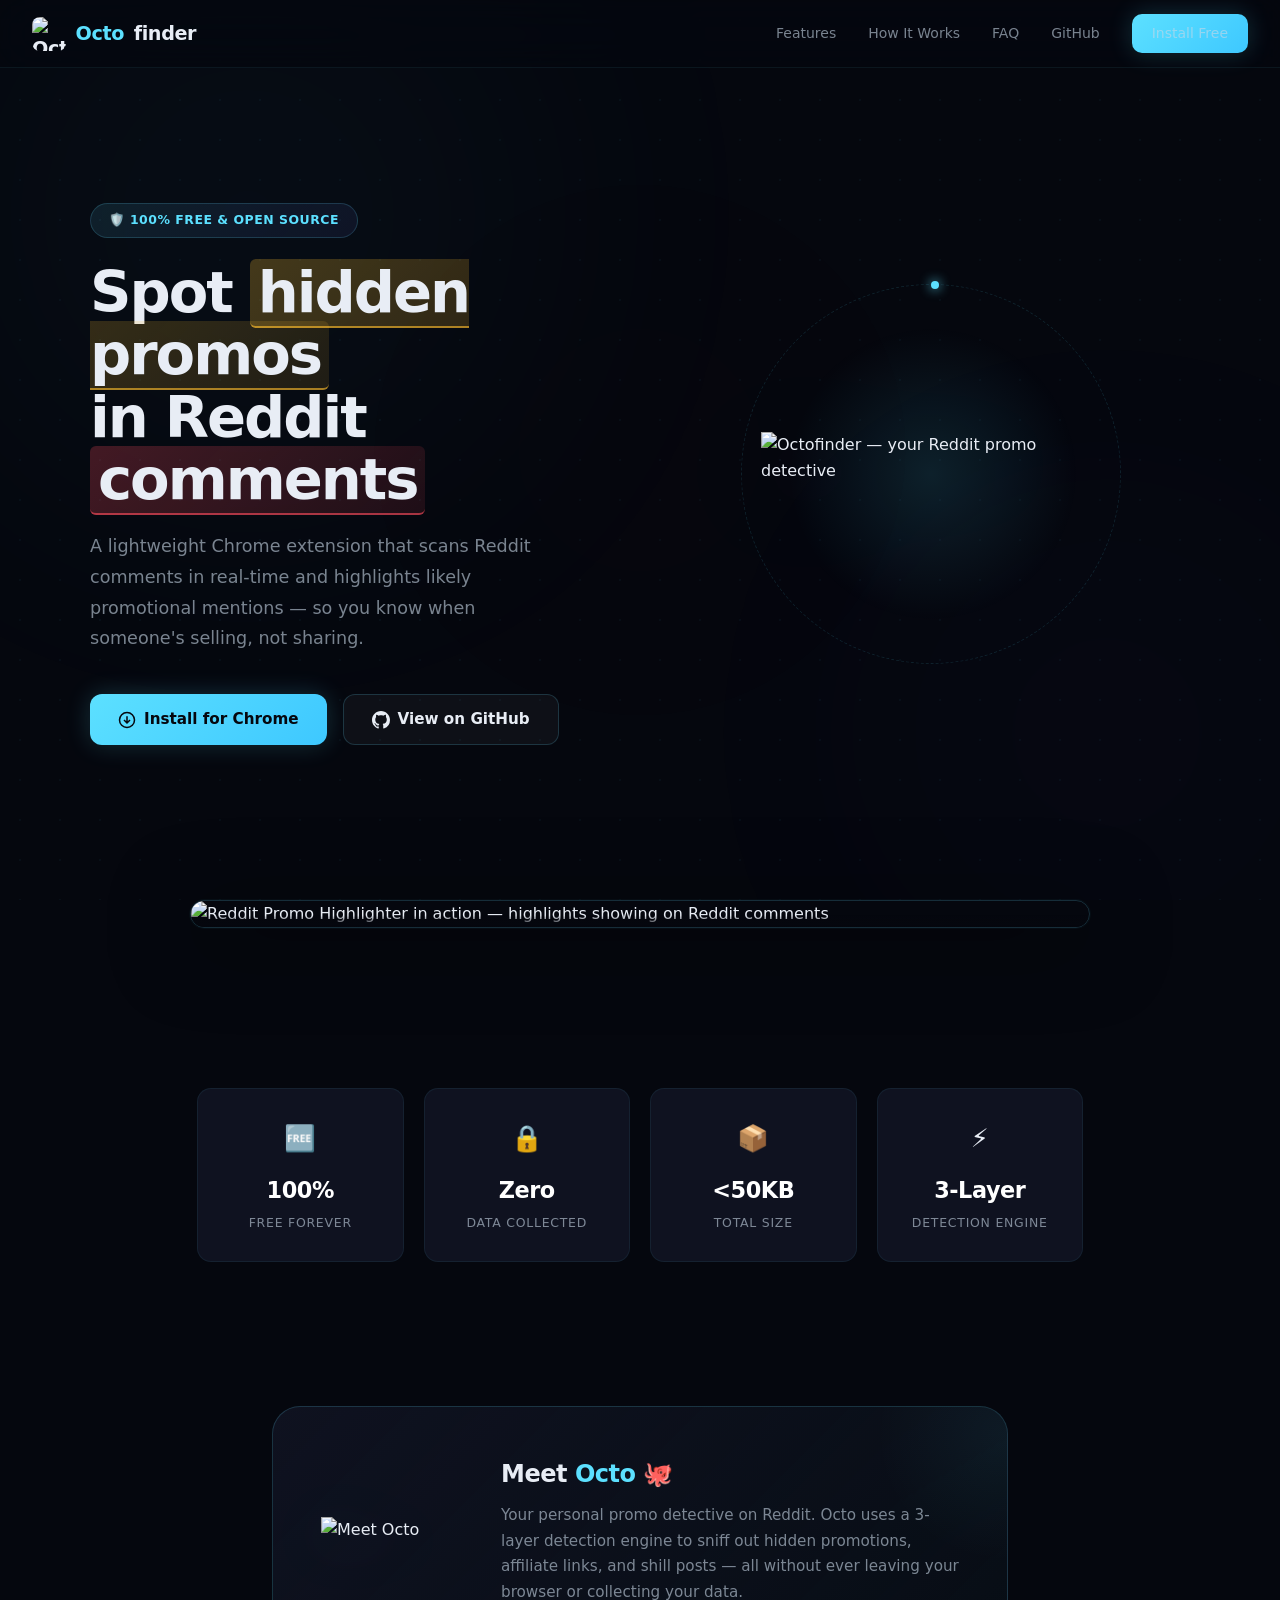
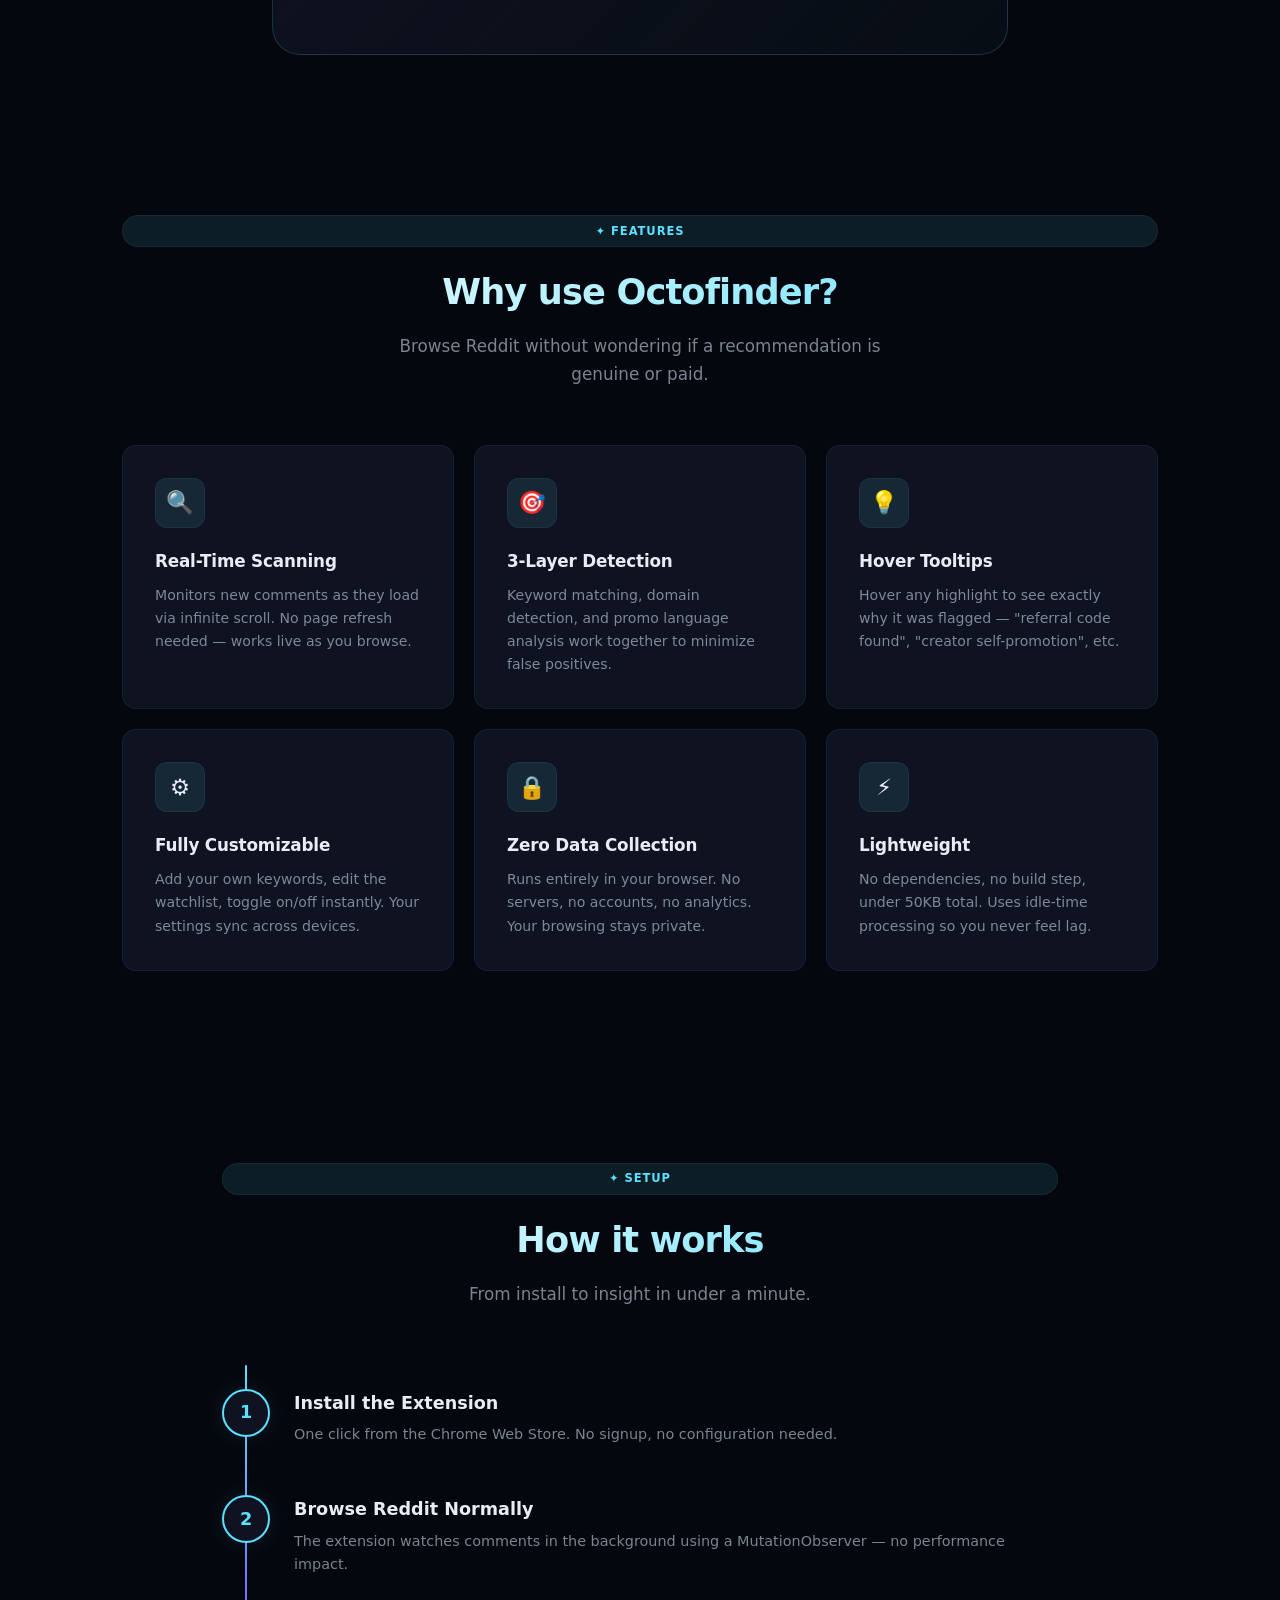
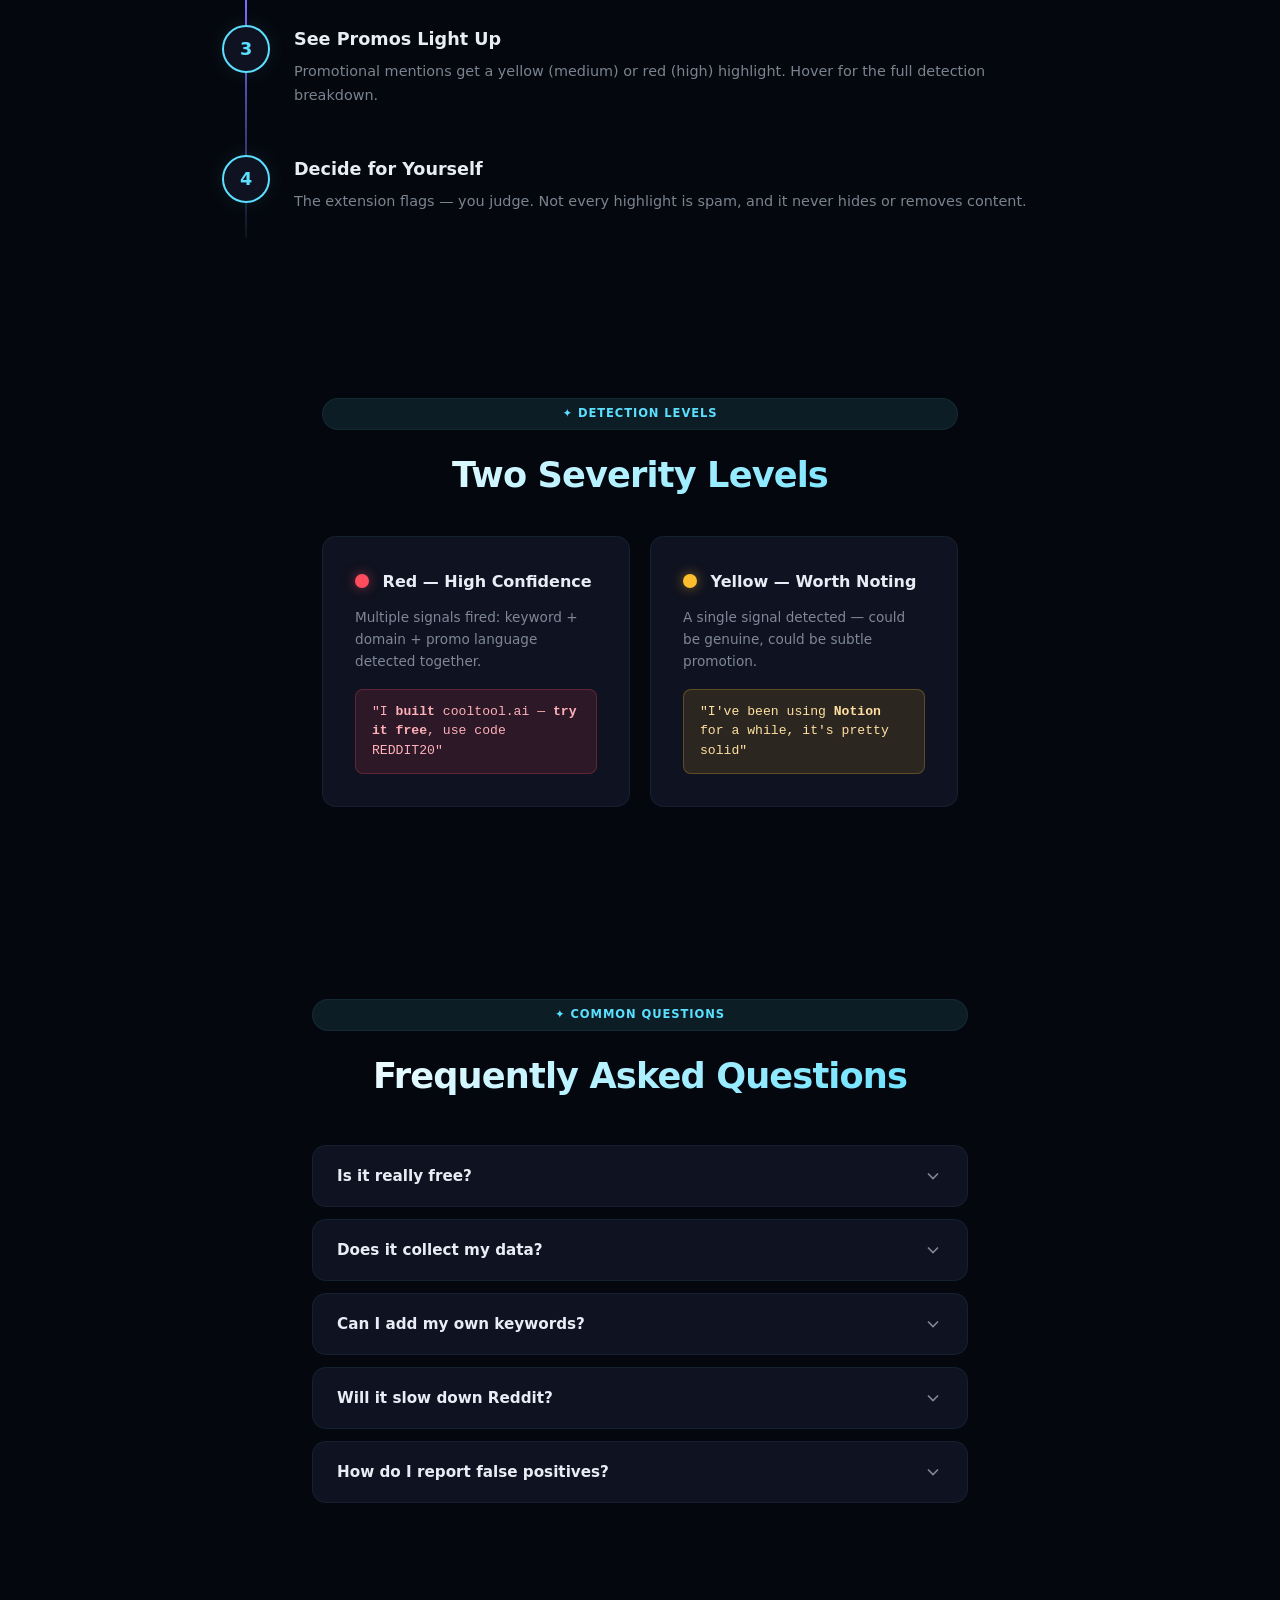
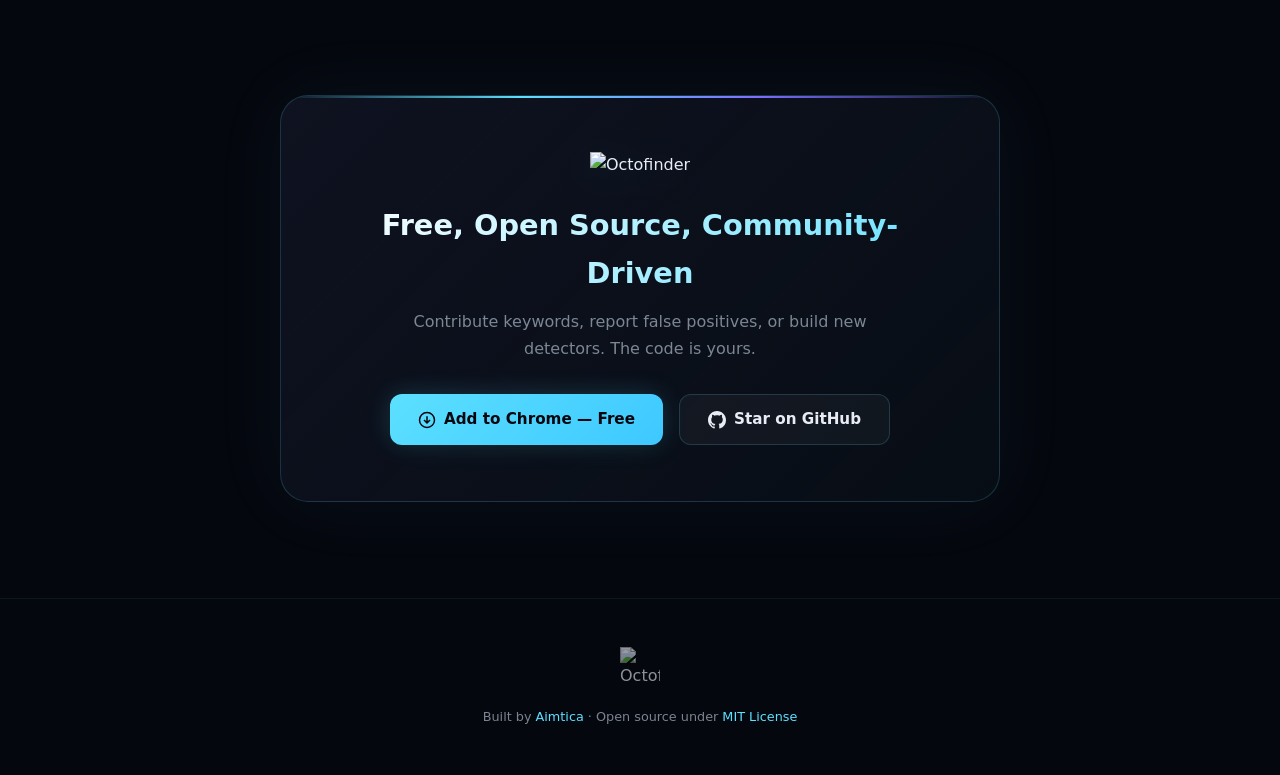
==== commit 45056f36: "Harden report pipeline and tighten frontend security" ====
--- a/OneDrive/Documents/AG Test/reddit-promo-highlighter-site/index.html
+++ b/OneDrive/Documents/AG Test/reddit-promo-highlighter-site/index.html
@@ -10,6 +10,8 @@
     <meta name="keywords"
         content="reddit, promo highlighter, chrome extension, shill detector, promotional mentions, reddit tools, octofinder">
     <meta name="author" content="Aimtica">
+    <meta http-equiv="Content-Security-Policy"
+        content="default-src 'self'; script-src 'self'; style-src 'self' 'unsafe-inline' https://fonts.googleapis.com; img-src 'self' data: https:; font-src https://fonts.gstatic.com; connect-src 'self'; object-src 'none'; base-uri 'self'; form-action 'self'; frame-ancestors 'none'; upgrade-insecure-requests">
     <link rel="canonical" href="https://aimtica.com/">
     <meta property="og:title" content="Octofinder — Spot Hidden Ads in Reddit Comments">
     <meta property="og:description"
@@ -1170,8 +1172,7 @@
                         </svg>
                         Install for Chrome
                     </a>
-                    <a href="https://github.com/nbrprakash-cloud/octofind" target="_blank"
-                        class="btn btn-ghost">
+                    <a href="https://github.com/nbrprakash-cloud/octofind" target="_blank" class="btn btn-ghost">
                         <svg width="18" height="18" viewBox="0 0 24 24" fill="currentColor">
                             <path
                                 d="M12 0C5.37 0 0 5.37 0 12c0 5.31 3.435 9.795 8.205 11.385.6.105.825-.255.825-.57 0-.285-.015-1.23-.015-2.235-3.015.555-3.795-.735-4.035-1.41-.135-.345-.72-1.41-1.23-1.695-.42-.225-1.02-.78-.015-.795.945-.015 1.62.87 1.845 1.23 1.08 1.815 2.805 1.305 3.495.99.105-.78.42-1.305.765-1.605-2.67-.3-5.46-1.335-5.46-5.925 0-1.305.465-2.385 1.23-3.225-.12-.3-.54-1.53.12-3.18 0 0 1.005-.315 3.3 1.23.96-.27 1.98-.405 3-.405s2.04.135 3 .405c2.295-1.56 3.3-1.23 3.3-1.23.66 1.65.24 2.88.12 3.18.765.84 1.23 1.905 1.23 3.225 0 4.605-2.805 5.625-5.475 5.925.435.375.81 1.095.81 2.22 0 1.605-.015 2.895-.015 3.3 0 .315.225.69.825.57A12.02 12.02 0 0024 12c0-6.63-5.37-12-12-12z" />
@@ -1350,7 +1351,7 @@
         <h2 class="fade-in">Frequently Asked Questions</h2>
         <div class="faq-list fade-in">
             <div class="faq-item">
-                <button class="faq-question" onclick="toggleFaq(this)">
+                <button class="faq-question">
                     Is it really free?
                     <svg class="faq-chevron" viewBox="0 0 24 24" fill="none" stroke="currentColor" stroke-width="2">
                         <path d="m6 9 6 6 6-6" />
@@ -1364,7 +1365,7 @@
                 </div>
             </div>
             <div class="faq-item">
-                <button class="faq-question" onclick="toggleFaq(this)">
+                <button class="faq-question">
                     Does it collect my data?
                     <svg class="faq-chevron" viewBox="0 0 24 24" fill="none" stroke="currentColor" stroke-width="2">
                         <path d="m6 9 6 6 6-6" />
@@ -1378,7 +1379,7 @@
                 </div>
             </div>
             <div class="faq-item">
-                <button class="faq-question" onclick="toggleFaq(this)">
+                <button class="faq-question">
                     Can I add my own keywords?
                     <svg class="faq-chevron" viewBox="0 0 24 24" fill="none" stroke="currentColor" stroke-width="2">
                         <path d="m6 9 6 6 6-6" />
@@ -1392,7 +1393,7 @@
                 </div>
             </div>
             <div class="faq-item">
-                <button class="faq-question" onclick="toggleFaq(this)">
+                <button class="faq-question">
                     Will it slow down Reddit?
                     <svg class="faq-chevron" viewBox="0 0 24 24" fill="none" stroke="currentColor" stroke-width="2">
                         <path d="m6 9 6 6 6-6" />
@@ -1406,7 +1407,7 @@
                 </div>
             </div>
             <div class="faq-item">
-                <button class="faq-question" onclick="toggleFaq(this)">
+                <button class="faq-question">
                     How do I report false positives?
                     <svg class="faq-chevron" viewBox="0 0 24 24" fill="none" stroke="currentColor" stroke-width="2">
                         <path d="m6 9 6 6 6-6" />
@@ -1436,8 +1437,7 @@
                     </svg>
                     Add to Chrome — Free
                 </a>
-                <a href="https://github.com/nbrprakash-cloud/octofind" target="_blank"
-                    class="btn btn-ghost">
+                <a href="https://github.com/nbrprakash-cloud/octofind" target="_blank" class="btn btn-ghost">
                     <svg width="18" height="18" viewBox="0 0 24 24" fill="currentColor">
                         <path
                             d="M12 0C5.37 0 0 5.37 0 12c0 5.31 3.435 9.795 8.205 11.385.6.105.825-.255.825-.57 0-.285-.015-1.23-.015-2.235-3.015.555-3.795-.735-4.035-1.41-.135-.345-.72-1.41-1.23-1.695-.42-.225-1.02-.78-.015-.795.945-.015 1.62.87 1.845 1.23 1.08 1.815 2.805 1.305 3.495.99.105-.78.42-1.305.765-1.605-2.67-.3-5.46-1.335-5.46-5.925 0-1.305.465-2.385 1.23-3.225-.12-.3-.54-1.53.12-3.18 0 0 1.005-.315 3.3 1.23.96-.27 1.98-.405 3-.405s2.04.135 3 .405c2.295-1.56 3.3-1.23 3.3-1.23.66 1.65.24 2.88.12 3.18.765.84 1.23 1.905 1.23 3.225 0 4.605-2.805 5.625-5.475 5.925.435.375.81 1.095.81 2.22 0 1.605-.015 2.895-.015 3.3 0 .315.225.69.825.57A12.02 12.02 0 0024 12c0-6.63-5.37-12-12-12z" />
@@ -1454,63 +1454,14 @@
             <img src="assets/mascot.png" alt="Octofinder" class="footer-mascot">
             <p>
                 Built by <a href="https://aimtica.com">Aimtica</a> · Open source under
-                <a href="https://github.com/nbrprakash-cloud/octofind/blob/main/LICENSE"
-                    target="_blank">MIT
+                <a href="https://github.com/nbrprakash-cloud/octofind/blob/main/LICENSE" target="_blank">MIT
                     License</a>
             </p>
         </div>
     </footer>
 
     <!-- ═══ SCRIPTS ═══ -->
-    <script>
-        // ── Scroll fade-in animations ──
-        const observer = new IntersectionObserver((entries) => {
-            entries.forEach(entry => {
-                if (entry.isIntersecting) {
-                    entry.target.classList.add('visible');
-                }
-            });
-        }, { threshold: 0.1 });
-
-        document.querySelectorAll('.fade-in').forEach(el => observer.observe(el));
-
-        // ── FAQ accordion ──
-        function toggleFaq(button) {
-            const item = button.parentElement;
-            const isOpen = item.classList.contains('open');
-
-            // Close all
-            document.querySelectorAll('.faq-item').forEach(faq => {
-                faq.classList.remove('open');
-            });
-
-            // Toggle current
-            if (!isOpen) {
-                item.classList.add('open');
-            }
-        }
-
-        // ── Mobile nav toggle ──
-        const navToggle = document.getElementById('navToggle');
-        const navLinks = document.getElementById('navLinks');
-
-        if (navToggle) {
-            navToggle.addEventListener('click', () => {
-                navLinks.classList.toggle('nav-open');
-            });
-        }
-
-        // ── Parallax mascot on scroll ──
-        const heroMascot = document.querySelector('.hero-mascot img');
-        if (heroMascot) {
-            window.addEventListener('scroll', () => {
-                const scrollY = window.scrollY;
-                if (scrollY < 800) {
-                    heroMascot.style.transform = `translateY(${-16 + scrollY * 0.04}px)`;
-                }
-            }, { passive: true });
-        }
-    </script>
+    <script src="js/index.js"></script>
 
 </body>
 
